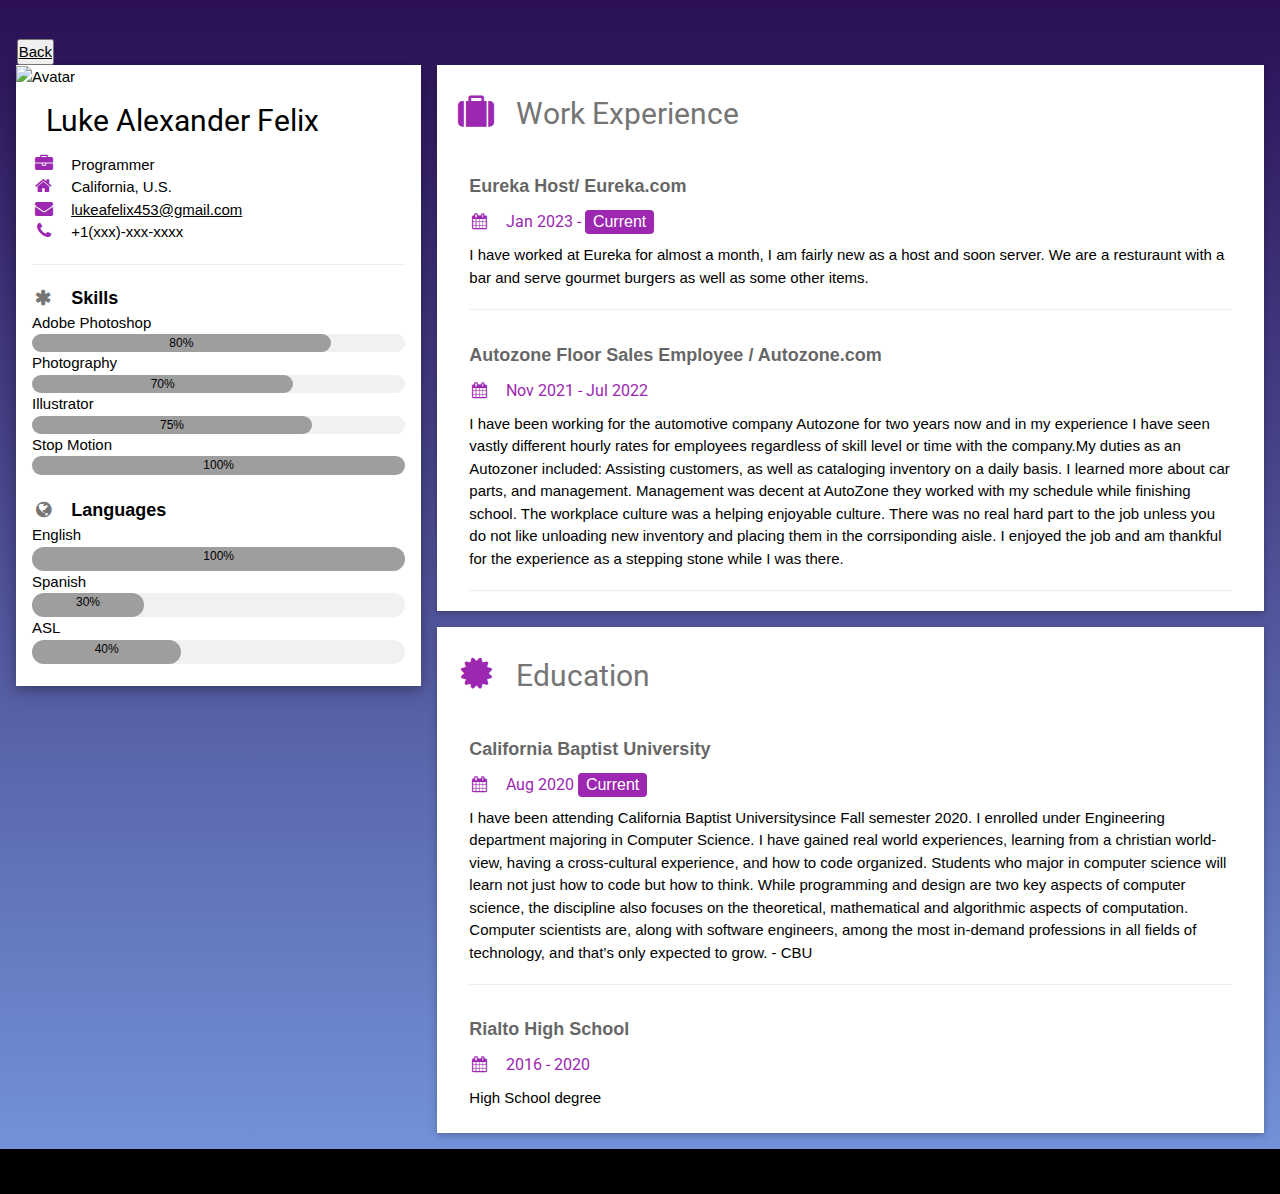
==== index2.html @ ad55ccae "edited" ====
<!DOCTYPE html>
<html>
<head>
<br>
<title>Lukes Website</title>
<meta charset="UTF-8">
<link rel="stylesheet" href="style.css">
<meta name="viewport" content="width=device-width, initial-scale=1">
<link rel="stylesheet" href="https://www.w3schools.com/w3css/4/w3.css">
<link rel='stylesheet' href='https://fonts.googleapis.com/css?family=Roboto'>
<link rel="stylesheet" href="https://cdnjs.cloudflare.com/ajax/libs/font-awesome/4.7.0/css/font-awesome.min.css">
<style>
html,body,h1,h2,h3,h4,h5,h6 {font-family: "Roboto", sans-serif}
</style>
</head>
<body class="w3-light-grey">
  

<!-- Page Container -->
<div class="w3-content w3-margin-top" style="max-width:1400px;">

  <!-- The Grid -->
  &nbsp;&nbsp;&nbsp;&nbsp;<button><a href="index.html">Back</a></button>
  <div class="w3-row-padding">
  
    <!-- Left Column -->
    <div class="w3-third">
    
      <div class="w3-white w3-text-Black w3-card-4">
        <div class="w3-display-container">
          <img src="C:\Users\User\Pictures\Screenshot 2022-10-09 233829.jpg" style="width:100%" alt="Avatar">
          <div class="w3-display-top w3-container w3-text-White">
            <h2>&nbsp;&nbsp;Luke Alexander Felix</h2>
          </div>
        </div>
        <div class="w3-container">
          <p><i class="fa fa-briefcase fa-fw w3-margin-right w3-large w3-text-purple"></i>Programmer</p>
          <p><i class="fa fa-home fa-fw w3-margin-right w3-large w3-text-purple"></i>California, U.S.</p>
          <p><i class="fa fa-envelope fa-fw w3-margin-right w3-large w3-text-purple"></i><a href="https://www.google.com/gmail/" target="_blank">lukeafelix453@gmail.com</a></p>
          <p><i class="fa fa-phone fa-fw w3-margin-right w3-large w3-text-purple"></i>+1(xxx)-xxx-xxxx</p>
          <hr>

          <p class="w3-large"><b><i class="fa fa-asterisk fa-fw w3-margin-right w3-text-grey"></i>Skills</b></p>
          <p>Adobe Photoshop</p>
          <div class="w3-light-grey w3-round-xlarge w3-small">
            <div class="w3-container w3-center w3-round-xlarge w3-grey" style="width:80%">80%</div>
          </div>
          <p>Photography</p>
          <div class="w3-light-grey w3-round-xlarge w3-small">
            <div class="w3-container w3-center w3-round-xlarge w3-grey" style="width:70%">
              <div class="w3-center w3-text-black">70%</div>
            </div>
          </div>
          <p>Illustrator</p>
          <div class="w3-light-grey w3-round-xlarge w3-small">
            <div class="w3-container w3-center w3-round-xlarge w3-grey" style="width:75%">75%</div>
          </div>
          <p>Stop Motion</p>
          <div class="w3-light-grey w3-round-xlarge w3-small">
            <div class="w3-container w3-center w3-round-xlarge w3-grey" style="width:100%">100%</div>
          </div>
          <br>

          <p class="w3-large w3-text-theme"><b><i class="fa fa-globe fa-fw w3-margin-right w3-text-grey"></i>Languages</b></p>
          <p>English</p>
          <div class="w3-light-grey w3-round-xlarge w3-small">
            <div class="w3-container w3-round-xlarge w3-center w3-grey" style="height:24px;width:100%">100%</div>
          </div>
          <p>Spanish</p>
          <div class="w3-light-grey w3-round-xlarge w3-small">
            <div class="w3*container w3-round-xlarge w3-center w3-grey" style="height:24px;width:30%">30%</div>
          </div>
          <p>ASL</p>
          <div class="w3-light-grey w3-round-xlarge w3-small">
            <div class="w3-container w3-round-xlarge w3-center w3-grey" style="height:24px;width:40%">40%</div>
          </div>
          <br>
        </div>
      </div><br>

    <!-- End Left Column -->
    </div>

    <!-- Right Column -->
    <div class="w3-twothird">
    
      <div class="w3-container w3-card w3-white w3-margin-bottom">
        <h2 class="w3-text-grey w3-padding-16"><i class="fa fa-suitcase fa-fw w3-margin-right w3-xxlarge w3-text-purple"></i>Work Experience</h2>
        <div class="w3-container">
          <h5 class="w3-opacity"><b>Eureka Host/ Eureka.com</b></h5>
          <h6 class="w3-text-purple"><i class="fa fa-calendar fa-fw w3-margin-right"></i>Jan 2023 - <span class="w3-tag w3-purple w3-round">Current</span></h6>
          <p>I have worked at Eureka for almost a month, I am fairly new as a host and soon server. We are a resturaunt with a bar and serve gourmet burgers as well as some other items.</p>
          <hr>
        </div>
        <div class="w3-container">
          <h5 class="w3-opacity"><b>Autozone Floor Sales Employee / Autozone.com</b></h5>
          <h6 class="w3-text-purple"><i class="fa fa-calendar fa-fw w3-margin-right"></i>Nov 2021 - Jul 2022 <span class="w3-tag w3-purple w3-round"></span></h6>
          <p>I have been working for the automotive company Autozone for two years now and in my experience I have seen vastly different hourly rates for employees regardless of skill level or time with the company.My duties as an Autozoner included: Assisting customers, as well as cataloging inventory on a daily basis. I learned more about car parts, and management. Management was decent at AutoZone they worked with my schedule while finishing school. The workplace culture was a helping enjoyable culture. There was no real hard part to the job unless you do not like unloading new inventory and placing them in the corrsiponding aisle. I enjoyed the job and am thankful for the experience as a stepping stone while I was there.</p>
          <hr>
        </div>
      </div>

      <div class="w3-container w3-card w3-white">
        <h2 class="w3-text-grey w3-padding-16"><i class="fa fa-certificate fa-fw w3-margin-right w3-xxlarge w3-text-purple"></i>Education</h2>
        <div class="w3-container">
          <h5 class="w3-opacity"><b>California Baptist University</b></h5>
          <h6 class="w3-text-purple"><i class="fa fa-calendar fa-fw w3-margin-right"></i>Aug 2020  <span class="w3-tag w3-purple w3-round">Current</span></h6>
          <p>I have been attending California Baptist Universitysince Fall semester 2020. I enrolled under Engineering department majoring in Computer Science. I have gained real world experiences, learning from a christian world-view, having a cross-cultural experience, and how to code organized. Students who major in computer science will learn not just how to code but how to think. While programming and design are two key aspects of computer science, the discipline also focuses on the theoretical, mathematical and algorithmic aspects of computation. Computer scientists are, along with software engineers, among the most in-demand professions in all fields of technology, and that’s only expected to grow. - CBU</p>
          <hr>
        </div>
        <div class="w3-container">
          <h5 class="w3-opacity"><b>Rialto High School</b></h5>
          <h6 class="w3-text-purple"><i class="fa fa-calendar fa-fw w3-margin-right"></i>2016 - 2020</h6>
          <p>High School degree</p><br>
        </div>
      </div>

    <!-- End Right Column -->
    </div>
    
  <!-- End Grid -->
  </div>
  
  <!-- End Page Container -->
</div>

<footer class="w3-container w3-black w3-center w3-margin-top">
 

</div>
<br>
<br>
</footer>
</body>
</html>
---- style.css ----
*
{
 margin: 0;
 padding: 0;
 box-sizing: border-box;
 font-family: 'Poppins', sans-serif;   
 scroll-behavior: smooth;
}

body
{
    min-height: 100vh;
    background: linear-gradient(#2b1055, #7597de);
}

header{
    position: absolute;
    top: 0;
    left: 0;
    width: 100%;
    padding: 30px 100px;
    display: flex;
    justify-content: space-between;
    align-items: center;
    z-index: 10000;
}

header .logo
{
    color: #fff;
    font-weight: 700;
    text-decoration: none;
    font-size: 2em;
    text-transform: uppercase;
    letter-spacing: 2px;
}

header ul
{
    display: flex;
    justify-content: center;
    align-items: center;
}

header ul li
{
    list-style: none;
    margin-left: 20px;
}

header ul li a
{
    text-decoration: none;
    padding: 6px 15px;
    color: #fff;
    border-radius: 20px;
}

header ul li a:hover,
header ul li a.active
{
    background: #fff;
    color: #2b1055;
}

section
{
    position: relative;
    width: 100%;
    height: 100vh;
    padding: 100px;
    display: flex;
    justify-content: center;
    align-items: center;
}
section::before
{
    content: '';
    position: absolute;
    bottom: 0;
    width: 100%;
    height: 100px;
    background: linear-gradient(to top,#1c0522,transparent);
    z-index: 1000;
}
section img
{
    position: absolute;
    top: 0;
    left: 0;
    width: 100%;
    height: 100%;
    object-fit: cover;
    pointer-events: none;
}
section img#deathstarmoon
{
    mix-blend-mode: screen;
}
section img#mountains_front
{
    z-index: 10;
}

#text
{
    position: absolute;
    color: #fff;
    white-space: nowrap;
    font-size: 7.5vw;
    z-index: 9;
}
#btn
{
    text-decoration: none;
    display: inline-block;
    padding: 8px 30px;
    border-radius: 40px;
    background: #fff;
    color: #2b1055;
    font-size: 1.5em;
    z-index: 9;
    transform: translateY(100px);
}
.sec
{
    position: relative;
    padding: 100px;
    background-color: #1c0522;
}
.sec h2
{
    font-size: 3.5em;
    margin-bottom: 10px;
    color: #fff;
}
.sec p
{
    font-size: 1em;
    color: #fff;
}
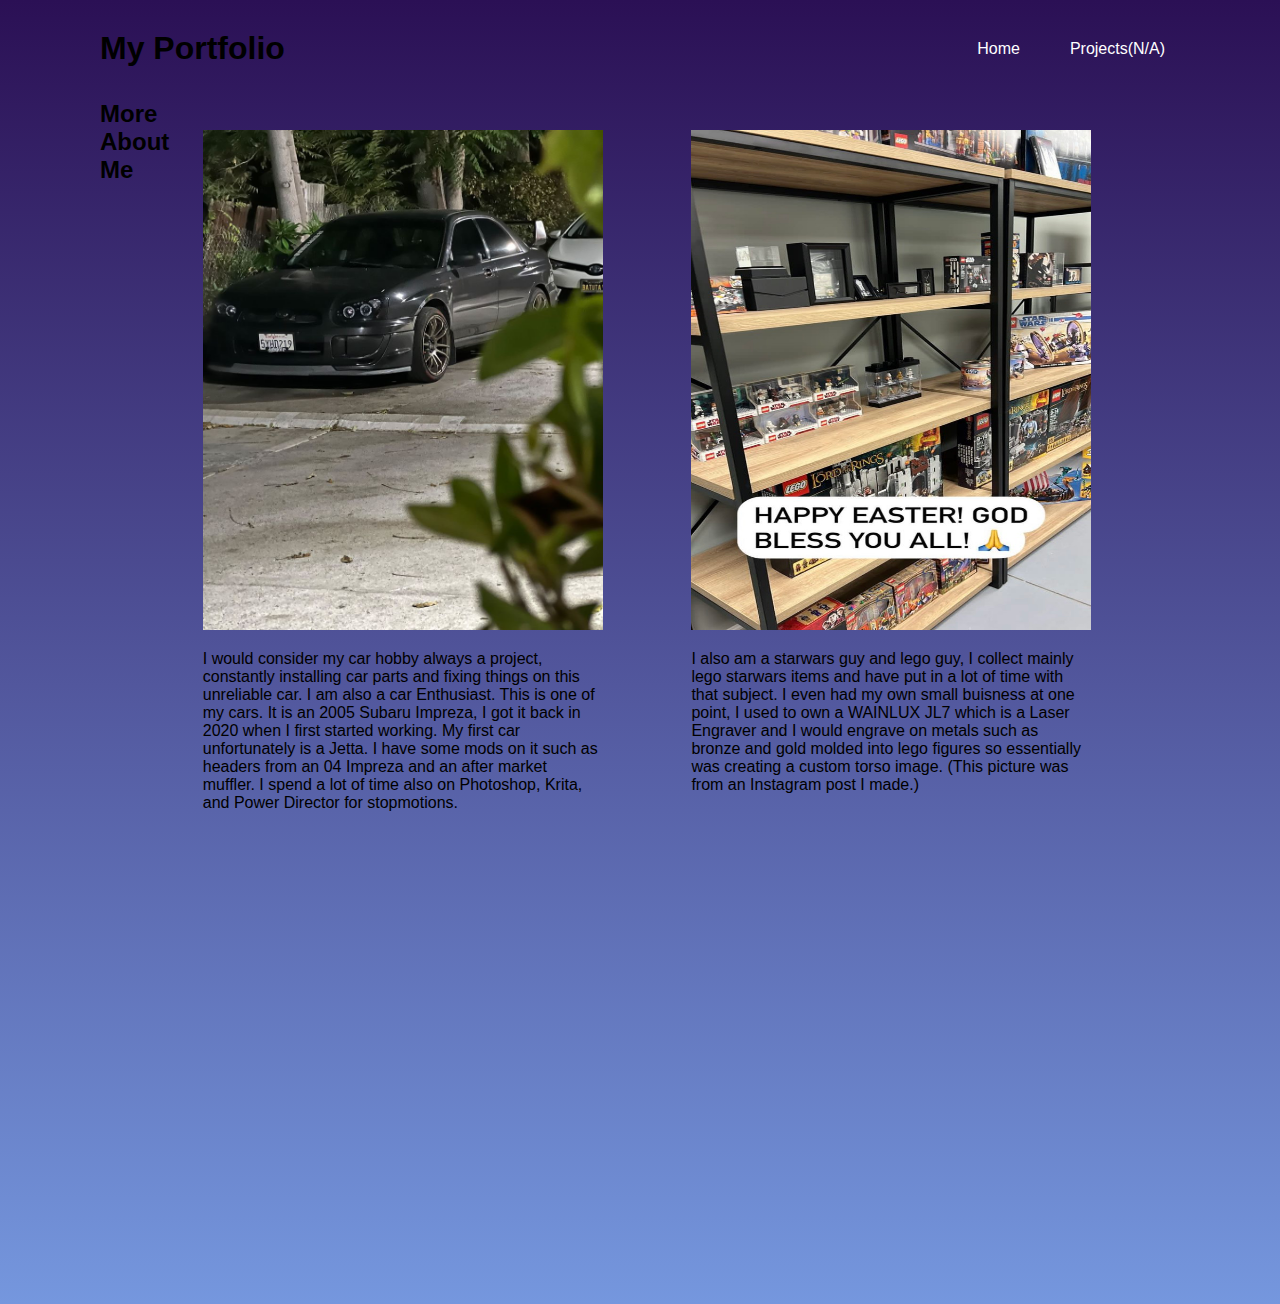
==== commit 67f736c3: "final push" ====
--- a/index2.html
+++ b/index2.html
@@ -1,135 +1,55 @@
 <!DOCTYPE html>
-<html>
-<head>
-<br>
-<title>Lukes Website</title>
-<meta charset="UTF-8">
-<link rel="stylesheet" href="style.css">
-<meta name="viewport" content="width=device-width, initial-scale=1">
-<link rel="stylesheet" href="https://www.w3schools.com/w3css/4/w3.css">
-<link rel='stylesheet' href='https://fonts.googleapis.com/css?family=Roboto'>
-<link rel="stylesheet" href="https://cdnjs.cloudflare.com/ajax/libs/font-awesome/4.7.0/css/font-awesome.min.css">
-<style>
-html,body,h1,h2,h3,h4,h5,h6 {font-family: "Roboto", sans-serif}
-</style>
-</head>
-<body class="w3-light-grey">
-  
+<html lang="en">
+  <head>
+    <meta charset="UTF-8" />
+    <meta name="viewport" content="width=device-width, initial-scale=1.0" />
+    <title>My Portfolio</title>
+    <link rel="stylesheet" href="style2.css" />
+  </head>
+  <body>
+    <header>
+      <h1>My Portfolio</h1>
+      <nav>
+        <ul>
+          <li><a href="index.html">Home</a></li>
+          <li><a href="About">Projects(N/A)</a></li>
+        </ul>
+      </nav>
+    </header>
 
-<!-- Page Container -->
-<div class="w3-content w3-margin-top" style="max-width:1400px;">
+    <main>
+            
+        
+        <section id="About">
+          <h2>More About Me</h2>
+        <div class="square">
+          <img class="lego_wall" src="Images/Subie.JPG" alt="subie">
+            <p>
+              
+            </p>
+            <p>
+              I would consider my car hobby always a project, constantly installing car parts and fixing things on this unreliable car. 
+              I am also a car Enthusiast. This is one of my cars. 
+              It is an 2005 Subaru Impreza, I got it back in 2020 when I first started working. My first car unfortunately is a Jetta.
+            I have some mods on it such as headers from an 04
+          Impreza and an after market muffler. I spend a lot of time also on Photoshop, Krita, and Power Director for stopmotions. 
+            </p>
+          </div>
 
-  <!-- The Grid -->
-  &nbsp;&nbsp;&nbsp;&nbsp;<button><a href="index.html">Back</a></button>
-  <div class="w3-row-padding">
-  
-    <!-- Left Column -->
-    <div class="w3-third">
-    
-      <div class="w3-white w3-text-Black w3-card-4">
-        <div class="w3-display-container">
-          <img src="C:\Users\User\Pictures\Screenshot 2022-10-09 233829.jpg" style="width:100%" alt="Avatar">
-          <div class="w3-display-top w3-container w3-text-White">
-            <h2>&nbsp;&nbsp;Luke Alexander Felix</h2>
-          </div>
-        </div>
-        <div class="w3-container">
-          <p><i class="fa fa-briefcase fa-fw w3-margin-right w3-large w3-text-purple"></i>Programmer</p>
-          <p><i class="fa fa-home fa-fw w3-margin-right w3-large w3-text-purple"></i>California, U.S.</p>
-          <p><i class="fa fa-envelope fa-fw w3-margin-right w3-large w3-text-purple"></i><a href="https://www.google.com/gmail/" target="_blank">lukeafelix453@gmail.com</a></p>
-          <p><i class="fa fa-phone fa-fw w3-margin-right w3-large w3-text-purple"></i>+1(xxx)-xxx-xxxx</p>
-          <hr>
+          <div class="square">
+            <img class="lego_wall" src="Images/Legowall.JPG" alt="legos">
+        <p>
 
-          <p class="w3-large"><b><i class="fa fa-asterisk fa-fw w3-margin-right w3-text-grey"></i>Skills</b></p>
-          <p>Adobe Photoshop</p>
-          <div class="w3-light-grey w3-round-xlarge w3-small">
-            <div class="w3-container w3-center w3-round-xlarge w3-grey" style="width:80%">80%</div>
-          </div>
-          <p>Photography</p>
-          <div class="w3-light-grey w3-round-xlarge w3-small">
-            <div class="w3-container w3-center w3-round-xlarge w3-grey" style="width:70%">
-              <div class="w3-center w3-text-black">70%</div>
+        </p>
+              <p>
+                I also am a starwars guy and lego guy, I collect mainly lego starwars items and have put in a lot of time with that subject. 
+                I even had my own small buisness at one point, I used to own a WAINLUX JL7 which is a Laser Engraver and I would engrave on metals such as bronze and gold
+                molded into lego figures so essentially was creating a custom torso image. (This picture was from an Instagram post I made.)
+              </p>
             </div>
-          </div>
-          <p>Illustrator</p>
-          <div class="w3-light-grey w3-round-xlarge w3-small">
-            <div class="w3-container w3-center w3-round-xlarge w3-grey" style="width:75%">75%</div>
-          </div>
-          <p>Stop Motion</p>
-          <div class="w3-light-grey w3-round-xlarge w3-small">
-            <div class="w3-container w3-center w3-round-xlarge w3-grey" style="width:100%">100%</div>
-          </div>
-          <br>
-
-          <p class="w3-large w3-text-theme"><b><i class="fa fa-globe fa-fw w3-margin-right w3-text-grey"></i>Languages</b></p>
-          <p>English</p>
-          <div class="w3-light-grey w3-round-xlarge w3-small">
-            <div class="w3-container w3-round-xlarge w3-center w3-grey" style="height:24px;width:100%">100%</div>
-          </div>
-          <p>Spanish</p>
-          <div class="w3-light-grey w3-round-xlarge w3-small">
-            <div class="w3*container w3-round-xlarge w3-center w3-grey" style="height:24px;width:30%">30%</div>
-          </div>
-          <p>ASL</p>
-          <div class="w3-light-grey w3-round-xlarge w3-small">
-            <div class="w3-container w3-round-xlarge w3-center w3-grey" style="height:24px;width:40%">40%</div>
-          </div>
-          <br>
-        </div>
-      </div><br>
-
-    <!-- End Left Column -->
-    </div>
-
-    <!-- Right Column -->
-    <div class="w3-twothird">
-    
-      <div class="w3-container w3-card w3-white w3-margin-bottom">
-        <h2 class="w3-text-grey w3-padding-16"><i class="fa fa-suitcase fa-fw w3-margin-right w3-xxlarge w3-text-purple"></i>Work Experience</h2>
-        <div class="w3-container">
-          <h5 class="w3-opacity"><b>Eureka Host/ Eureka.com</b></h5>
-          <h6 class="w3-text-purple"><i class="fa fa-calendar fa-fw w3-margin-right"></i>Jan 2023 - <span class="w3-tag w3-purple w3-round">Current</span></h6>
-          <p>I have worked at Eureka for almost a month, I am fairly new as a host and soon server. We are a resturaunt with a bar and serve gourmet burgers as well as some other items.</p>
-          <hr>
-        </div>
-        <div class="w3-container">
-          <h5 class="w3-opacity"><b>Autozone Floor Sales Employee / Autozone.com</b></h5>
-          <h6 class="w3-text-purple"><i class="fa fa-calendar fa-fw w3-margin-right"></i>Nov 2021 - Jul 2022 <span class="w3-tag w3-purple w3-round"></span></h6>
-          <p>I have been working for the automotive company Autozone for two years now and in my experience I have seen vastly different hourly rates for employees regardless of skill level or time with the company.My duties as an Autozoner included: Assisting customers, as well as cataloging inventory on a daily basis. I learned more about car parts, and management. Management was decent at AutoZone they worked with my schedule while finishing school. The workplace culture was a helping enjoyable culture. There was no real hard part to the job unless you do not like unloading new inventory and placing them in the corrsiponding aisle. I enjoyed the job and am thankful for the experience as a stepping stone while I was there.</p>
-          <hr>
-        </div>
-      </div>
-
-      <div class="w3-container w3-card w3-white">
-        <h2 class="w3-text-grey w3-padding-16"><i class="fa fa-certificate fa-fw w3-margin-right w3-xxlarge w3-text-purple"></i>Education</h2>
-        <div class="w3-container">
-          <h5 class="w3-opacity"><b>California Baptist University</b></h5>
-          <h6 class="w3-text-purple"><i class="fa fa-calendar fa-fw w3-margin-right"></i>Aug 2020  <span class="w3-tag w3-purple w3-round">Current</span></h6>
-          <p>I have been attending California Baptist Universitysince Fall semester 2020. I enrolled under Engineering department majoring in Computer Science. I have gained real world experiences, learning from a christian world-view, having a cross-cultural experience, and how to code organized. Students who major in computer science will learn not just how to code but how to think. While programming and design are two key aspects of computer science, the discipline also focuses on the theoretical, mathematical and algorithmic aspects of computation. Computer scientists are, along with software engineers, among the most in-demand professions in all fields of technology, and that’s only expected to grow. - CBU</p>
-          <hr>
-        </div>
-        <div class="w3-container">
-          <h5 class="w3-opacity"><b>Rialto High School</b></h5>
-          <h6 class="w3-text-purple"><i class="fa fa-calendar fa-fw w3-margin-right"></i>2016 - 2020</h6>
-          <p>High School degree</p><br>
-        </div>
-      </div>
-
-    <!-- End Right Column -->
-    </div>
-    
-  <!-- End Grid -->
-  </div>
-  
-  <!-- End Page Container -->
-</div>
-
-<footer class="w3-container w3-black w3-center w3-margin-top">
- 
-
-</div>
-<br>
-<br>
-</footer>
-</body>
+    </main>
+    <br>
+    <br>
+    <br>
+  </body>
 </html>--- a/style2.css
+++ b/style2.css
@@ -0,0 +1,86 @@
+*
+{
+ margin: 0;
+ padding: 0;
+ box-sizing: border-box;
+ font-family: 'Poppins', sans-serif;   
+ scroll-behavior: smooth;
+}
+
+body
+{
+    min-height: 100vh;
+    background: linear-gradient(#2b1055, #7597de);
+}
+
+header{
+    position: absolute;
+    top: 0;
+    left: 0;
+    width: 100%;
+    padding: 30px 100px;
+    display: flex;
+    justify-content: space-between;
+    align-items: center;
+    z-index: 10000;
+}
+
+
+header ul
+{
+    display: flex;
+    justify-content: center;
+    align-items: center;
+}
+
+header ul li
+{
+    list-style: none;
+    margin-left: 20px;
+}
+
+header ul li a
+{
+    text-decoration: none;
+    padding: 6px 15px;
+    color: #fff;
+    border-radius: 20px;
+}
+
+header ul li a:hover,
+header ul li a.active
+{
+    background: #fff;
+    color: #2b1055;
+}
+
+section
+{
+    position: relative;
+    width: 100%;
+    height: 100%;
+    padding: 100px;
+    display: flex;
+    justify-content: center;
+    align-items: top;
+}
+
+.square {
+    margin: 0 auto;
+    max-width: 1000px;
+    display: grid;
+    grid-template-columns: repeat(2, minmax(200px, 1fr));
+    grid-auto-rows: 2;
+    gap: 20px;
+    font-family: sans-serif;
+    padding-top: 30px;
+    border-radius: 20px black;
+}
+.square * {
+    width: 400px;
+    height: 500px;
+    box-sizing: border-box;
+}
+
+
+
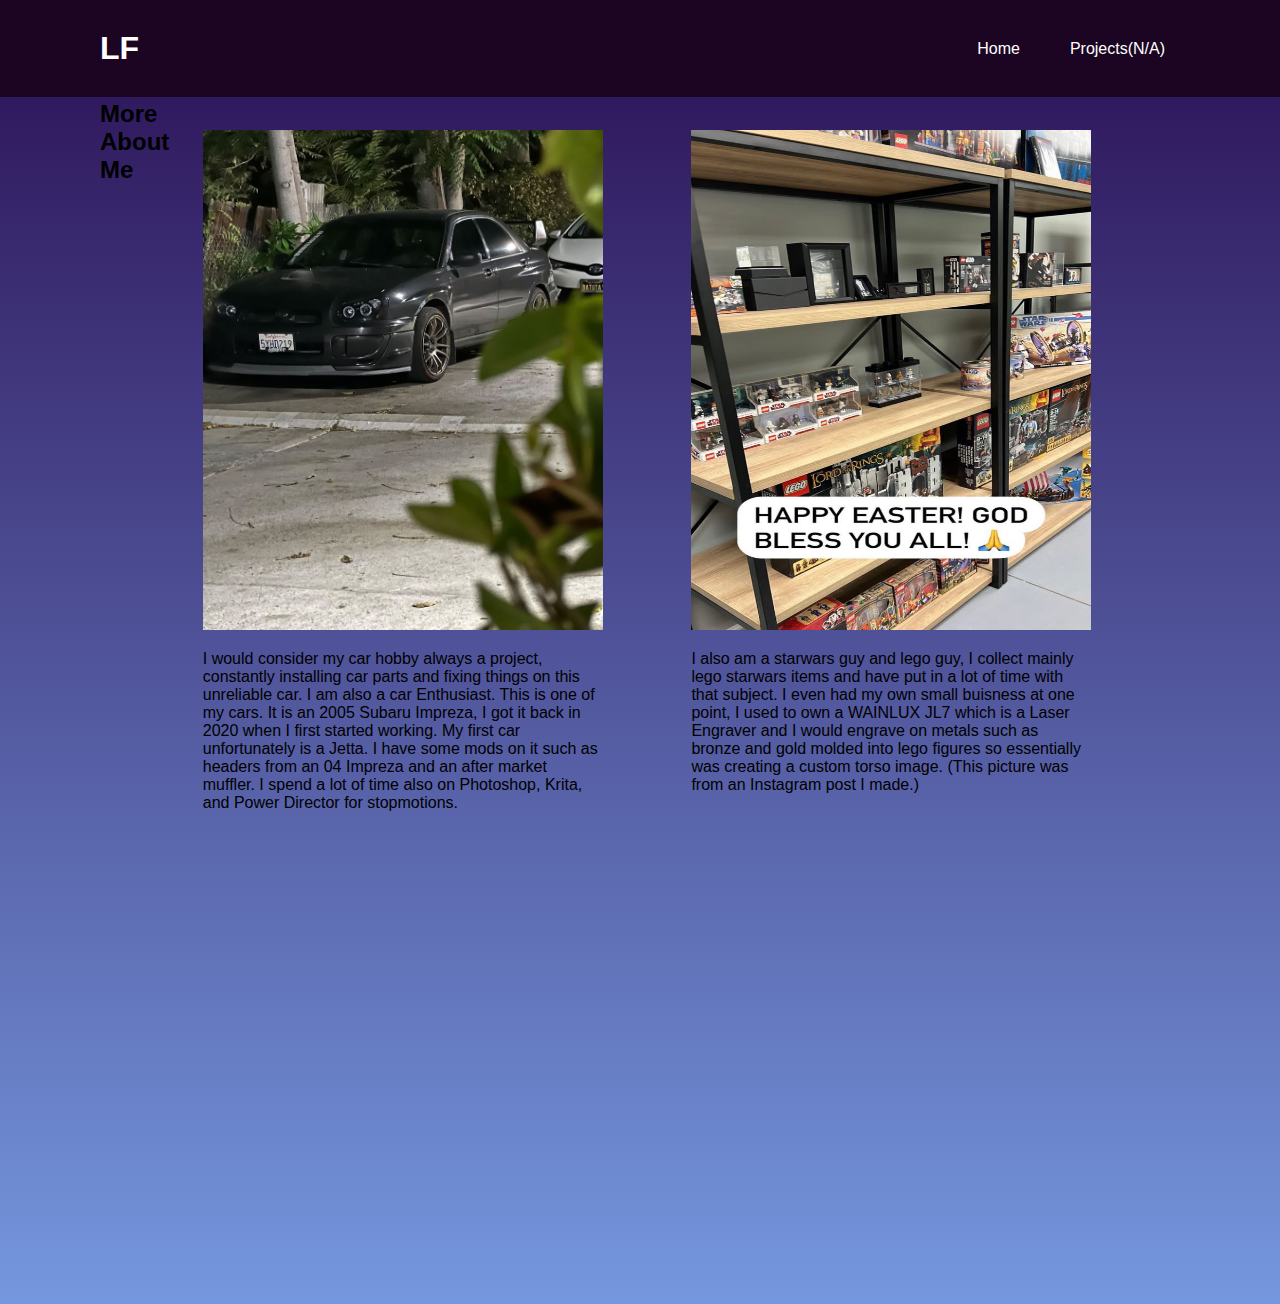
==== commit 0f1b961c: "Forgot wireframe Final push" ====
--- a/index2.html
+++ b/index2.html
@@ -8,7 +8,7 @@
   </head>
   <body>
     <header>
-      <h1>My Portfolio</h1>
+      <h1>LF</h1>
       <nav>
         <ul>
           <li><a href="index.html">Home</a></li>
--- a/style2.css
+++ b/style2.css
@@ -15,6 +15,7 @@
 
 header{
     position: absolute;
+    background-color: #1c0522;
     top: 0;
     left: 0;
     width: 100%;
@@ -24,7 +25,9 @@
     align-items: center;
     z-index: 10000;
 }
-
+h1 {
+    color: white;
+}
 
 header ul
 {
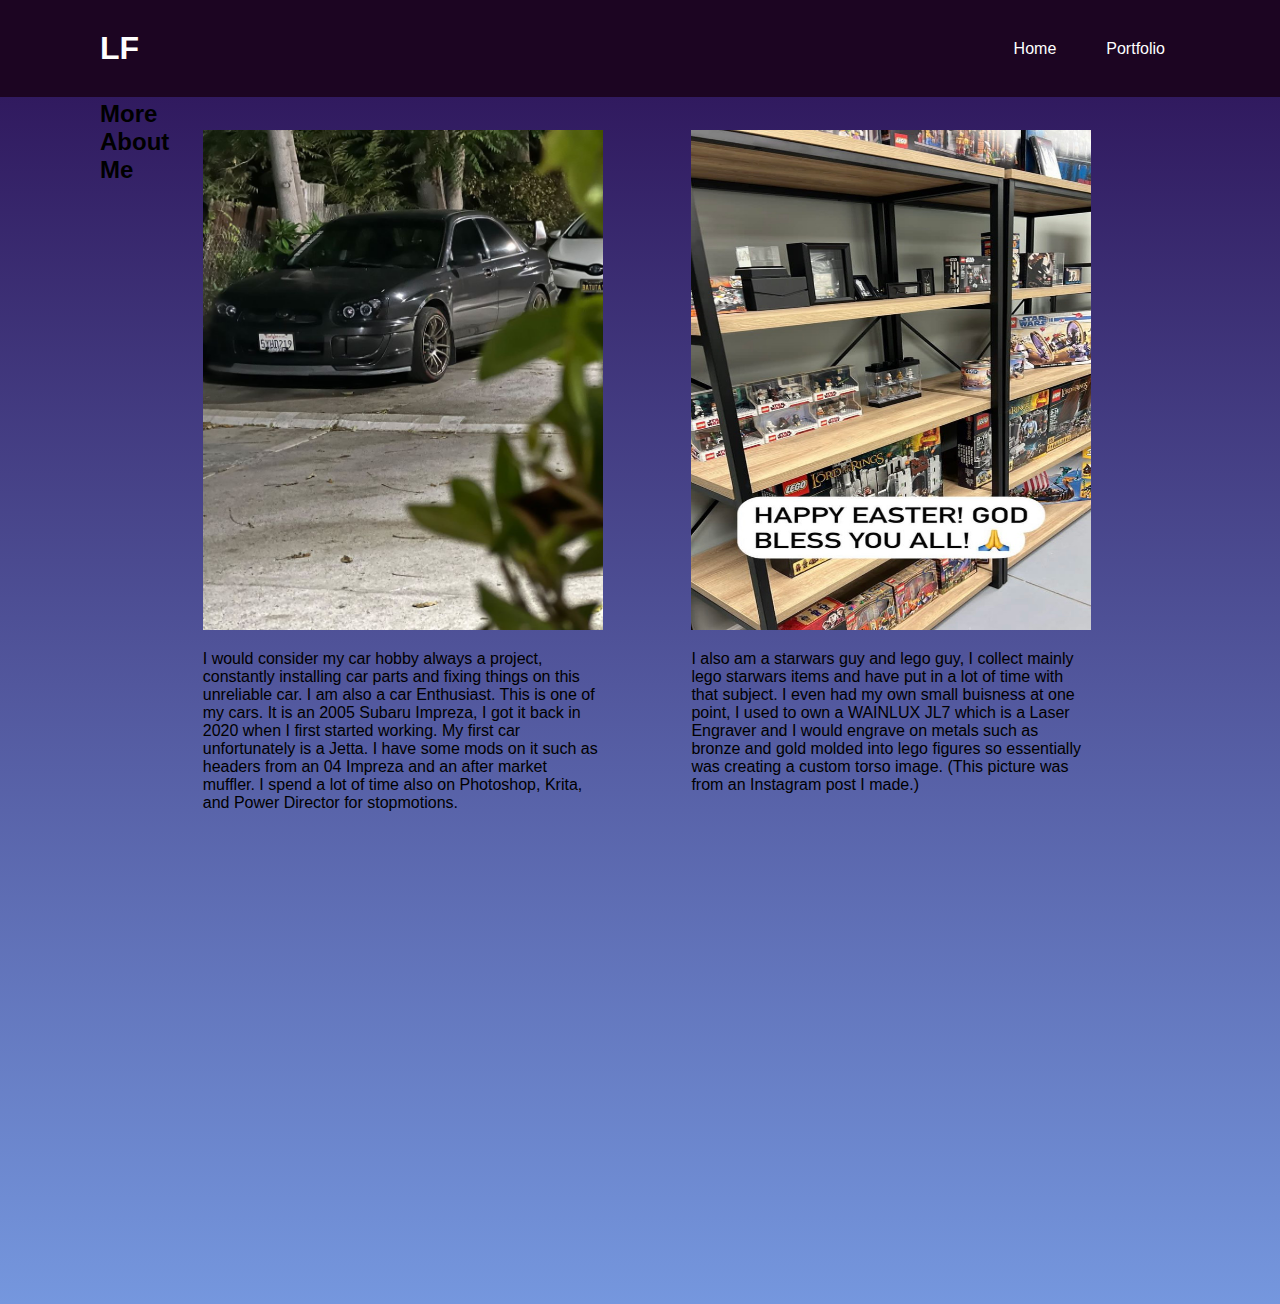
==== commit 00c7eee4: "indec3" ====
--- a/index2.html
+++ b/index2.html
@@ -12,7 +12,7 @@
       <nav>
         <ul>
           <li><a href="index.html">Home</a></li>
-          <li><a href="About">Projects(N/A)</a></li>
+          <li><a href="index3.html">Portfolio</a></li>
         </ul>
       </nav>
     </header>
--- a/style2.css
+++ b/style2.css
@@ -85,5 +85,9 @@
     box-sizing: border-box;
 }
 
+footer
+{ 
+    
+}
 
 
